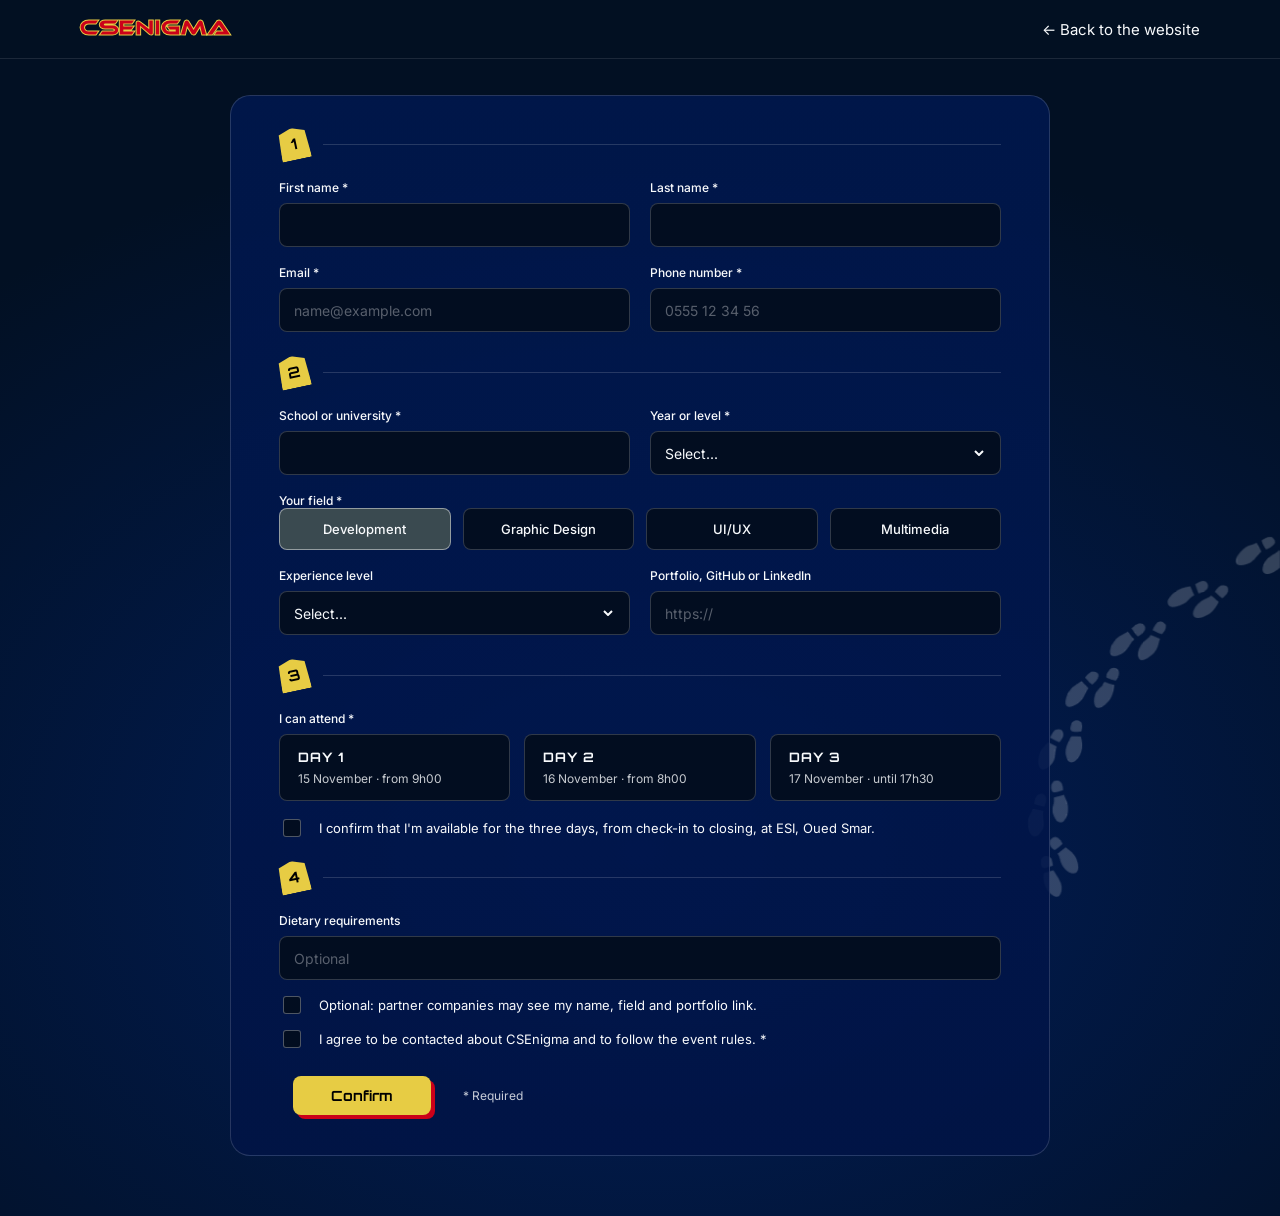
==== register.html @ ecf4b438 "form" ====
<!DOCTYPE html>
<html lang="en">
<head>
  <meta charset="UTF-8">
  <meta name="viewport" content="width=device-width, initial-scale=1.0">
  <title>Register | CSenigma</title>

  <link href="https://fonts.googleapis.com/css2?family=Inter:wght@400;500&family=Orbitron:wght@700&display=swap" rel="stylesheet">
  <link rel="stylesheet" href="css/style.css">
  <link rel="stylesheet" href="css/register.css">
</head>
<body class="reg-page">
  <img class="reg-steps" src="assets/images/Group_7.png" alt="">

  <header class="reg-header">
    <a href="index.html" class="reg-logo">CSENIGMA</a>
    <a href="index.html" class="reg-back">&larr; Back to the website</a>
  </header>

  <main class="reg-main">
    <form class="reg-card" id="reg-form" action="#" method="post">

      <div class="reg-section"><span class="reg-tag">1</span><span class="reg-line"></span></div>
      <div class="reg-grid">
        <label class="reg-field">First name *
          <input type="text" name="first_name" required>
        </label>
        <label class="reg-field">Last name *
          <input type="text" name="last_name" required>
        </label>
        <label class="reg-field">Email *
          <input type="email" name="email" placeholder="name@example.com" required>
        </label>
        <label class="reg-field">Phone number *
          <input type="tel" name="phone" placeholder="0555 12 34 56" required>
        </label>
      </div>

      <div class="reg-section"><span class="reg-tag">2</span><span class="reg-line"></span></div>
      <div class="reg-grid">
        <label class="reg-field">School or university *
          <input type="text" name="school" required>
        </label>
        <label class="reg-field">Year or level *
        <select name="level" required>
            <option value="" selected disabled>Select...</option>
            <option>1CP / L1</option>
            <option>2CP / L2</option>
            <option>1CS / L3</option>
            <option>2CS / M1</option>
            <option>3CS / M2</option>
        </select>
        </label>

        <fieldset class="reg-field reg-full">
          <legend>Your field *</legend>
          <div class="reg-pills">
            <label><input type="radio" name="field" value="Development" checked><span>Development</span></label>
            <label><input type="radio" name="field" value="Graphic Design"><span>Graphic Design</span></label>
            <label><input type="radio" name="field" value="UI/UX"><span>UI/UX</span></label>
            <label><input type="radio" name="field" value="Multimedia"><span>Multimedia</span></label>
          </div>
        </fieldset>

        <label class="reg-field">Experience level
          <select name="experience">
            <option value="" selected>Select...</option>
            <option>Beginner</option>
            <option>Intermediate</option>
            <option>Advanced</option>
          </select>
        </label>
        <label class="reg-field">Portfolio, GitHub or LinkedIn
          <input type="url" name="portfolio" placeholder="https://">
        </label>
      </div>

      <div class="reg-section"><span class="reg-tag">3</span><span class="reg-line"></span></div>
      <p class="reg-label">I can attend *</p>
      <div class="reg-days">
        <div class="reg-day"><strong>Day 1</strong><span>15 November · from 9h00</span></div>
        <div class="reg-day"><strong>Day 2</strong><span>16 November · from 8h00</span></div>
        <div class="reg-day"><strong>Day 3</strong><span>17 November · until 17h30</span></div>
      </div>
      <label class="reg-check">
        <input type="checkbox" name="available" required>
        <span>I confirm that I'm available for the three days, from check-in to closing, at ESI, Oued Smar.</span>
      </label>

      <div class="reg-section"><span class="reg-tag">4</span><span class="reg-line"></span></div>
      <label class="reg-field">Dietary requirements
        <input type="text" name="dietary" placeholder="Optional">
      </label>
      <label class="reg-check">
        <input type="checkbox" name="share_partners">
        <span>Optional: partner companies may see my name, field and portfolio link.</span>
      </label>
      <label class="reg-check">
        <input type="checkbox" name="agree" required>
        <span>I agree to be contacted about CSEnigma and to follow the event rules. *</span>
      </label>

      <div class="reg-actions">
        <button type="submit" class="reg-confirm">Confirm</button>
        <span class="reg-required">* Required</span>
      </div>
    </form>

    <!-- Success message -->
    <div class="reg-card reg-success" id="reg-success" hidden>
      <div class="reg-check-circle">
        <svg viewBox="0 0 24 24" width="44" height="44" fill="none" stroke="#000" stroke-width="3" stroke-linecap="round" stroke-linejoin="round"><path d="M5 12.5l4.5 4.5L19 7.5"/></svg>
      </div>
      <h2>Your application is saved</h2>
      <p>Thanks, detective! We'll contact you soon with the next steps.</p>
      <a href="index.html" class="reg-confirm">Back to the website</a>
    </div>
  </main>

  <script>
    const form = document.getElementById('reg-form');
    const success = document.getElementById('reg-success');

    form.addEventListener('submit', function (e) {
      e.preventDefault(); // the browser has already checked the required fields
      console.log(Object.fromEntries(new FormData(form).entries())); // TODO: send to your backend
      form.hidden = true;
      success.hidden = false;
      window.scrollTo(0, 0);
    });
  </script>
</body>
</html>
---- css/style.css ----
@font-face {
  font-family: 'Ethnocentric';
  src: url('../assets/fonts/Ethnocentric V2.woff2') format('woff2');
  font-display: swap;
}

:root {
   --bg: #021023;
  --blue: #012063;
  --yellow: #E7CC44;
  --red: #CB0119;
  --text: #F8FAFC;
  --font-title: 'Ethnocentric', sans-serif;
  --font-body: 'Sawarabi Mincho', serif;
  --font-nav: 'Inter', sans-serif;
  --font-btn: 'Orbitron', sans-serif;
}
* { margin: 0; padding: 0; box-sizing: border-box; }
body { background: var(--bg); color: var(--text); font-family: var(--font-body); }
html { scroll-behavior: smooth; }
.cursor-glow {
  position: fixed;
  top: 0;
  left: 0;
  width: 300px;
  height: 300px;
  border-radius: 50%;
  background: radial-gradient(circle, rgba(30, 92, 255, 0.35), transparent 70%);
  pointer-events: none;
  transform: translate(-50%, -50%);
  z-index: 9999;
  mix-blend-mode: screen;
}
---- css/register.css ----
html, body.reg-page { overflow-x: hidden; }

.reg-page {
  min-height: 100vh;
  background:
    radial-gradient(ellipse 80% 60% at 50% 70%, rgba(1, 32, 99, 0.9), transparent 100%),
    var(--bg);
}

.reg-steps {
  position: fixed;
  right: 0;
  bottom: 0;
  height: 62vh;
  width: auto;
  max-width: 100vw;
  pointer-events: none;
  z-index: 0;
}

/* Header */
.reg-header {
  position: relative;
  z-index: 1;
  display: flex;
  justify-content: space-between;
  align-items: center;
  padding: 16px 80px;
  border-bottom: 1px solid rgba(255, 255, 255, 0.1);
  background: rgba(2, 16, 35, 0.7);
}
.reg-logo {
  font-family: var(--font-title);
  font-size: 20px;
  color: var(--red);
  -webkit-text-stroke: 1px var(--yellow);
  text-decoration: none;
}
.reg-back {
  font-family: var(--font-nav);
  font-size: 15px;
  color: var(--text);
  text-decoration: none;
  transition: color 0.2s ease;
}
.reg-back:hover { color: var(--yellow); }

/* Card */
.reg-main { position: relative; z-index: 1; padding: 36px 20px 60px; }
.reg-card {
  max-width: 820px;
  margin: 0 auto;
  padding: 24px 48px 40px;
  background: linear-gradient(180deg, rgba(0, 24, 80, 0.85), rgba(1, 20, 70, 0.85));
  border: 1px solid rgba(255, 255, 255, 0.15);
  border-radius: 20px;
  font-family: var(--font-nav);
}

/* Section header */
.reg-section { display: flex; align-items: center; gap: 14px; margin: 24px 0 20px; }
.reg-section:first-child { margin-top: 8px; }
.reg-tag {
  flex-shrink: 0;
  width: 30px;
  height: 32px;
  display: grid;
  place-items: center;
  background: var(--yellow);
  color: #000;
  font-family: var(--font-btn);
  font-weight: 700;
  font-size: 15px;
  clip-path: polygon(0 100%, 6% 14%, 50% 0, 94% 14%, 100% 100%);
  transform: rotate(-12deg);
}
.reg-line { flex: 1; height: 1px; background: rgba(255, 255, 255, 0.15); }

/* Fields */
.reg-grid { display: grid; grid-template-columns: 1fr 1fr; gap: 18px 20px; }
.reg-full { grid-column: 1 / -1; }

.reg-field, .reg-label {
  display: flex;
  flex-direction: column;
  gap: 8px;
  font-size: 12px;
  font-weight: 500;
  color: var(--text);
  border: 0;
  padding: 0;
  min-width: 0;
}
.reg-label { margin-bottom: 8px; }

.reg-field input, .reg-field select {
  width: 100%;
  height: 44px;
  padding: 0 14px;
  background: #020d20;
  color: var(--text);
  border: 1px solid rgba(255, 255, 255, 0.18);
  border-radius: 8px;
  font-family: var(--font-nav);
  font-size: 14px;
  outline: none;
  transition: border-color 0.2s ease, box-shadow 0.2s ease;
}
.reg-field input::placeholder { color: rgba(248, 250, 252, 0.35); }
.reg-field input:focus, .reg-field select:focus {
  border-color: var(--yellow);
  box-shadow: 0 0 0 3px rgba(231, 204, 68, 0.2);
}
.reg-field select {
  appearance: none;
  background-image: url("data:image/svg+xml,%3Csvg xmlns='http://www.w3.org/2000/svg' width='10' height='6' fill='none' stroke='%23F8FAFC' stroke-width='2'%3E%3Cpath d='M1 1l4 4 4-4'/%3E%3C/svg%3E");
  background-repeat: no-repeat;
  background-position: right 16px center;
}
.reg-field select option { background: #020d20; }

/* Field pills */
.reg-pills { display: grid; grid-template-columns: repeat(4, 1fr); gap: 12px; }
.reg-pills label { cursor: pointer; position: relative; }
.reg-pills input { position: absolute; opacity: 0; pointer-events: none; }
.reg-pills span {
  display: grid;
  place-items: center;
  height: 42px;
  background: #020d20;
  border: 1px solid rgba(255, 255, 255, 0.18);
  border-radius: 8px;
  font-size: 13px;
  font-weight: 500;
  transition: background 0.2s ease, border-color 0.2s ease;
}
.reg-pills label:hover span { border-color: var(--yellow); }
.reg-pills input:checked + span { background: #3a4a50; border-color: rgba(255, 255, 255, 0.45); }
.reg-pills input:focus-visible + span { box-shadow: 0 0 0 3px rgba(231, 204, 68, 0.4); }

/* Day cards */
.reg-days { display: grid; grid-template-columns: repeat(3, 1fr); gap: 14px; margin-bottom: 18px; }
.reg-day {
  display: flex;
  flex-direction: column;
  gap: 6px;
  padding: 14px 18px;
  background: #020d20;
  border: 1px solid rgba(255, 255, 255, 0.18);
  border-radius: 8px;
}
.reg-day strong { font-family: var(--font-btn); font-size: 13px; letter-spacing: 1px; text-transform: uppercase; }
.reg-day span { font-size: 12px; opacity: 0.8; }

/* Checkboxes */
.reg-check {
  display: flex;
  align-items: center;
  gap: 18px;
  margin-top: 16px;
  padding-left: 4px;
  font-size: 13px;
  cursor: pointer;
}
.reg-check input {
  appearance: none;
  flex-shrink: 0;
  width: 18px;
  height: 18px;
  background: #020d20;
  border: 1px solid rgba(255, 255, 255, 0.3);
  border-radius: 3px;
  cursor: pointer;
  display: grid;
  place-items: center;
}
.reg-check input:checked { background: var(--yellow); border-color: var(--yellow); }
.reg-check input:checked::after { content: "✓"; color: #000; font-size: 12px; font-weight: 700; }
.reg-check input:focus-visible { box-shadow: 0 0 0 3px rgba(231, 204, 68, 0.4); }

/* Confirm button */
.reg-actions { display: flex; align-items: center; gap: 32px; margin-top: 28px; padding-left: 14px; }
.reg-confirm {
  font-family: var(--font-btn);
  font-weight: 700;
  font-size: 14px;
  background: var(--yellow);
  color: #000;
  border: 0;
  padding: 11px 38px;
  border-radius: 8px;
  cursor: pointer;
  box-shadow: 4px 4px 0 var(--red);
  transition: box-shadow 0.2s ease, background 0.2s ease, color 0.2s ease;
}
.reg-confirm:hover { box-shadow: 2px 2px 0 var(--red); background: var(--red); color: var(--yellow); }
.reg-required { font-size: 12px; opacity: 0.8; }

/* Success message */
.reg-success { text-align: center; padding: 70px 40px; }
.reg-success[hidden] { display: none; }
.reg-check-circle {
  width: 84px;
  height: 84px;
  margin: 0 auto 24px;
  display: grid;
  place-items: center;
  background: var(--yellow);
  border-radius: 50%;
  box-shadow: 4px 4px 0 var(--red);
}
.reg-success h2 {
  font-family: var(--font-btn);
  font-size: 26px;
  color: var(--yellow);
  margin-bottom: 14px;
}
.reg-success p { font-size: 16px; margin-bottom: 30px; }
.reg-success .reg-confirm { display: inline-block; text-decoration: none; }

/* Mobile */
@media (max-width: 800px) {
  .reg-header { padding: 14px 20px; }
  .reg-card { padding: 20px 22px 32px; }
  .reg-grid, .reg-days { grid-template-columns: 1fr; }
  .reg-pills { grid-template-columns: 1fr 1fr; }
  .reg-actions { flex-direction: column; align-items: flex-start; gap: 14px; padding-left: 0; }
  .reg-steps { height: 40vh; opacity: 0.6; }
  .reg-success { padding: 50px 24px; }
}
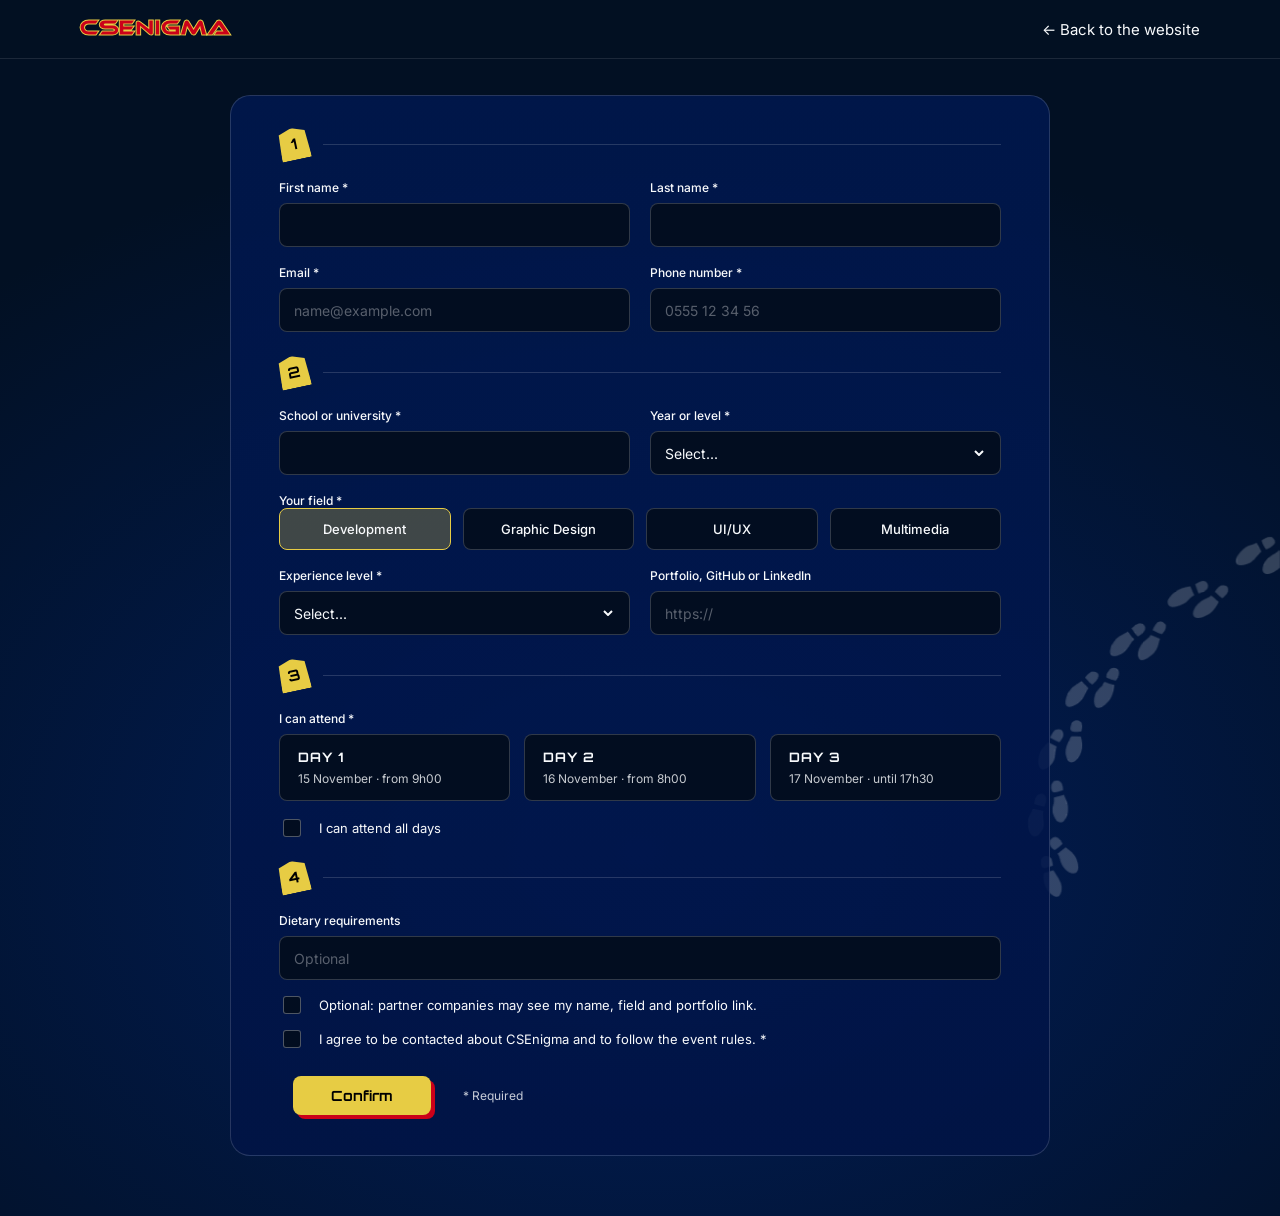
==== commit 08b75e29: "last commit" ====
--- a/register.html
+++ b/register.html
@@ -18,7 +18,7 @@
   </header>
 
   <main class="reg-main">
-    <form class="reg-card" id="reg-form" action="#" method="post">
+    <form class="reg-card" id="reg-form" action="#" method="post" novalidate>
 
       <div class="reg-section"><span class="reg-tag">1</span><span class="reg-line"></span></div>
       <div class="reg-grid">
@@ -32,7 +32,7 @@
           <input type="email" name="email" placeholder="name@example.com" required>
         </label>
         <label class="reg-field">Phone number *
-          <input type="tel" name="phone" placeholder="0555 12 34 56" required>
+          <input type="tel" name="phone" inputmode="numeric" pattern="0[567][0-9]{8}" maxlength="10" placeholder="0555 12 34 56" title="Enter 10 digits starting with 05, 06, or 07." required>
         </label>
       </div>
 
@@ -62,8 +62,8 @@
           </div>
         </fieldset>
 
-        <label class="reg-field">Experience level
-          <select name="experience">
+        <label class="reg-field">Experience level *
+          <select name="experience" required>
             <option value="" selected>Select...</option>
             <option>Beginner</option>
             <option>Intermediate</option>
@@ -78,13 +78,13 @@
       <div class="reg-section"><span class="reg-tag">3</span><span class="reg-line"></span></div>
       <p class="reg-label">I can attend *</p>
       <div class="reg-days">
-        <div class="reg-day"><strong>Day 1</strong><span>15 November · from 9h00</span></div>
-        <div class="reg-day"><strong>Day 2</strong><span>16 November · from 8h00</span></div>
-        <div class="reg-day"><strong>Day 3</strong><span>17 November · until 17h30</span></div>
+        <label class="reg-day"><input type="checkbox" name="attending_days" value="Day 1"><strong>Day 1</strong><span>15 November · from 9h00</span></label>
+        <label class="reg-day"><input type="checkbox" name="attending_days" value="Day 2"><strong>Day 2</strong><span>16 November · from 8h00</span></label>
+        <label class="reg-day"><input type="checkbox" name="attending_days" value="Day 3"><strong>Day 3</strong><span>17 November · until 17h30</span></label>
       </div>
       <label class="reg-check">
-        <input type="checkbox" name="available" required>
-        <span>I confirm that I'm available for the three days, from check-in to closing, at ESI, Oued Smar.</span>
+        <input type="checkbox" id="attend-all-days" name="attend_all_days">
+        <span>I can attend all days</span>
       </label>
 
       <div class="reg-section"><span class="reg-tag">4</span><span class="reg-line"></span></div>
@@ -121,7 +121,69 @@
     const form = document.getElementById('reg-form');
     const success = document.getElementById('reg-success');
 
+    const dayOptions = Array.from(form.querySelectorAll('input[name="attending_days"]'));
+    const attendAllDays = document.getElementById('attend-all-days');
+    let attemptedSubmit = false;
+
+    function errorTarget(control) {
+      if (control.name === 'attending_days') return form.querySelector('.reg-days');
+      if (control.name === 'field') return control.closest('fieldset');
+      return control.closest('.reg-field, .reg-check');
+    }
+
+    function errorMessage(control) {
+      if (control.name === 'attending_days') return 'Select at least one day you can attend.';
+      if (control.validity.valueMissing) return 'This field is required.';
+      if (control.name === 'phone' && control.validity.patternMismatch) return 'Enter 10 digits starting with 05, 06, or 07.';
+      if (control.validity.typeMismatch) return 'Enter a valid ' + (control.type === 'email' ? 'email address.' : 'URL.');
+      if (control.validity.patternMismatch) return 'Check the value format.';
+      return 'Check this field.';
+    }
+
+    function updateErrors() {
+      const invalidControls = Array.from(form.querySelectorAll('input, select, textarea')).filter(function (control) {
+        return !control.disabled && !control.validity.valid;
+      });
+      const daysMissing = !dayOptions.some(function (day) { return day.checked; });
+      form.querySelectorAll('.reg-error').forEach(function (error) { error.remove(); });
+      form.querySelectorAll('[aria-invalid="true"]').forEach(function (control) { control.removeAttribute('aria-invalid'); });
+
+      invalidControls.forEach(function (control) {
+        if (control.name === 'attending_days' && !daysMissing) return;
+        if (control.type === 'radio' && form.querySelector('input[name="field"]:checked')) return;
+        const target = errorTarget(control);
+        if (!target || target.querySelector('.reg-error')) return;
+        const error = document.createElement('span');
+        error.className = 'reg-error';
+        error.textContent = errorMessage(control);
+        target.appendChild(error);
+        control.setAttribute('aria-invalid', 'true');
+      });
+
+      if (daysMissing) {
+        const target = form.querySelector('.reg-days');
+        const error = document.createElement('span');
+        error.className = 'reg-error';
+        error.textContent = 'Select at least one day you can attend.';
+        target.appendChild(error);
+        dayOptions.forEach(function (day) { day.setAttribute('aria-invalid', 'true'); });
+      }
+      return invalidControls.length === 0 && !daysMissing;
+    }
+    attendAllDays.addEventListener('change', function () {
+      dayOptions.forEach(function (day) { day.checked = attendAllDays.checked; });
+    });
+    dayOptions.forEach(function (day) {
+      day.addEventListener('change', function () {
+        attendAllDays.checked = dayOptions.every(function (option) { return option.checked; });
+      });
+    });
+    form.addEventListener('input', function () { if (attemptedSubmit) updateErrors(); });
+    form.addEventListener('change', function () { if (attemptedSubmit) updateErrors(); });
+
     form.addEventListener('submit', function (e) {
+      attemptedSubmit = true;
+      if (!updateErrors()) { e.preventDefault(); return; }
       e.preventDefault(); // the browser has already checked the required fields
       console.log(Object.fromEntries(new FormData(form).entries())); // TODO: send to your backend
       form.hidden = true;
@@ -130,4 +192,4 @@
     });
   </script>
 </body>
-</html>+</html>
--- a/css/register.css
+++ b/css/register.css
@@ -107,6 +107,9 @@
   transition: border-color 0.2s ease, box-shadow 0.2s ease;
 }
 .reg-field input::placeholder { color: rgba(248, 250, 252, 0.35); }
+.reg-error { display: block; color: #ff5c68; font-size: 12px; line-height: 1.4; }
+.reg-days > .reg-error { grid-column: 1 / -1; }
+.reg-field input[aria-invalid="true"], .reg-field select[aria-invalid="true"] { border-color: #ff5c68; }
 .reg-field input:focus, .reg-field select:focus {
   border-color: var(--yellow);
   box-shadow: 0 0 0 3px rgba(231, 204, 68, 0.2);
@@ -135,12 +138,13 @@
   transition: background 0.2s ease, border-color 0.2s ease;
 }
 .reg-pills label:hover span { border-color: var(--yellow); }
-.reg-pills input:checked + span { background: #3a4a50; border-color: rgba(255, 255, 255, 0.45); }
+.reg-pills input:checked + span { background: #E7CC4445; border-color: var(--yellow); }
 .reg-pills input:focus-visible + span { box-shadow: 0 0 0 3px rgba(231, 204, 68, 0.4); }
 
 /* Day cards */
 .reg-days { display: grid; grid-template-columns: repeat(3, 1fr); gap: 14px; margin-bottom: 18px; }
 .reg-day {
+  position: relative;
   display: flex;
   flex-direction: column;
   gap: 6px;
@@ -148,7 +152,12 @@
   background: #020d20;
   border: 1px solid rgba(255, 255, 255, 0.18);
   border-radius: 8px;
-}
+  cursor: pointer;
+  transition: background 0.2s ease, color 0.2s ease, border-color 0.2s ease;
+}
+.reg-day input { position: absolute; width: 1px; height: 1px; opacity: 0; }
+.reg-day:has(input:checked) { background: #E7CC4445; border-color: var(--yellow); }
+.reg-day:has(input:focus-visible) { outline: 3px solid rgba(231, 204, 68, 0.45); outline-offset: 2px; }
 .reg-day strong { font-family: var(--font-btn); font-size: 13px; letter-spacing: 1px; text-transform: uppercase; }
 .reg-day span { font-size: 12px; opacity: 0.8; }
 
@@ -227,4 +236,4 @@
   .reg-actions { flex-direction: column; align-items: flex-start; gap: 14px; padding-left: 0; }
   .reg-steps { height: 40vh; opacity: 0.6; }
   .reg-success { padding: 50px 24px; }
-}+}
